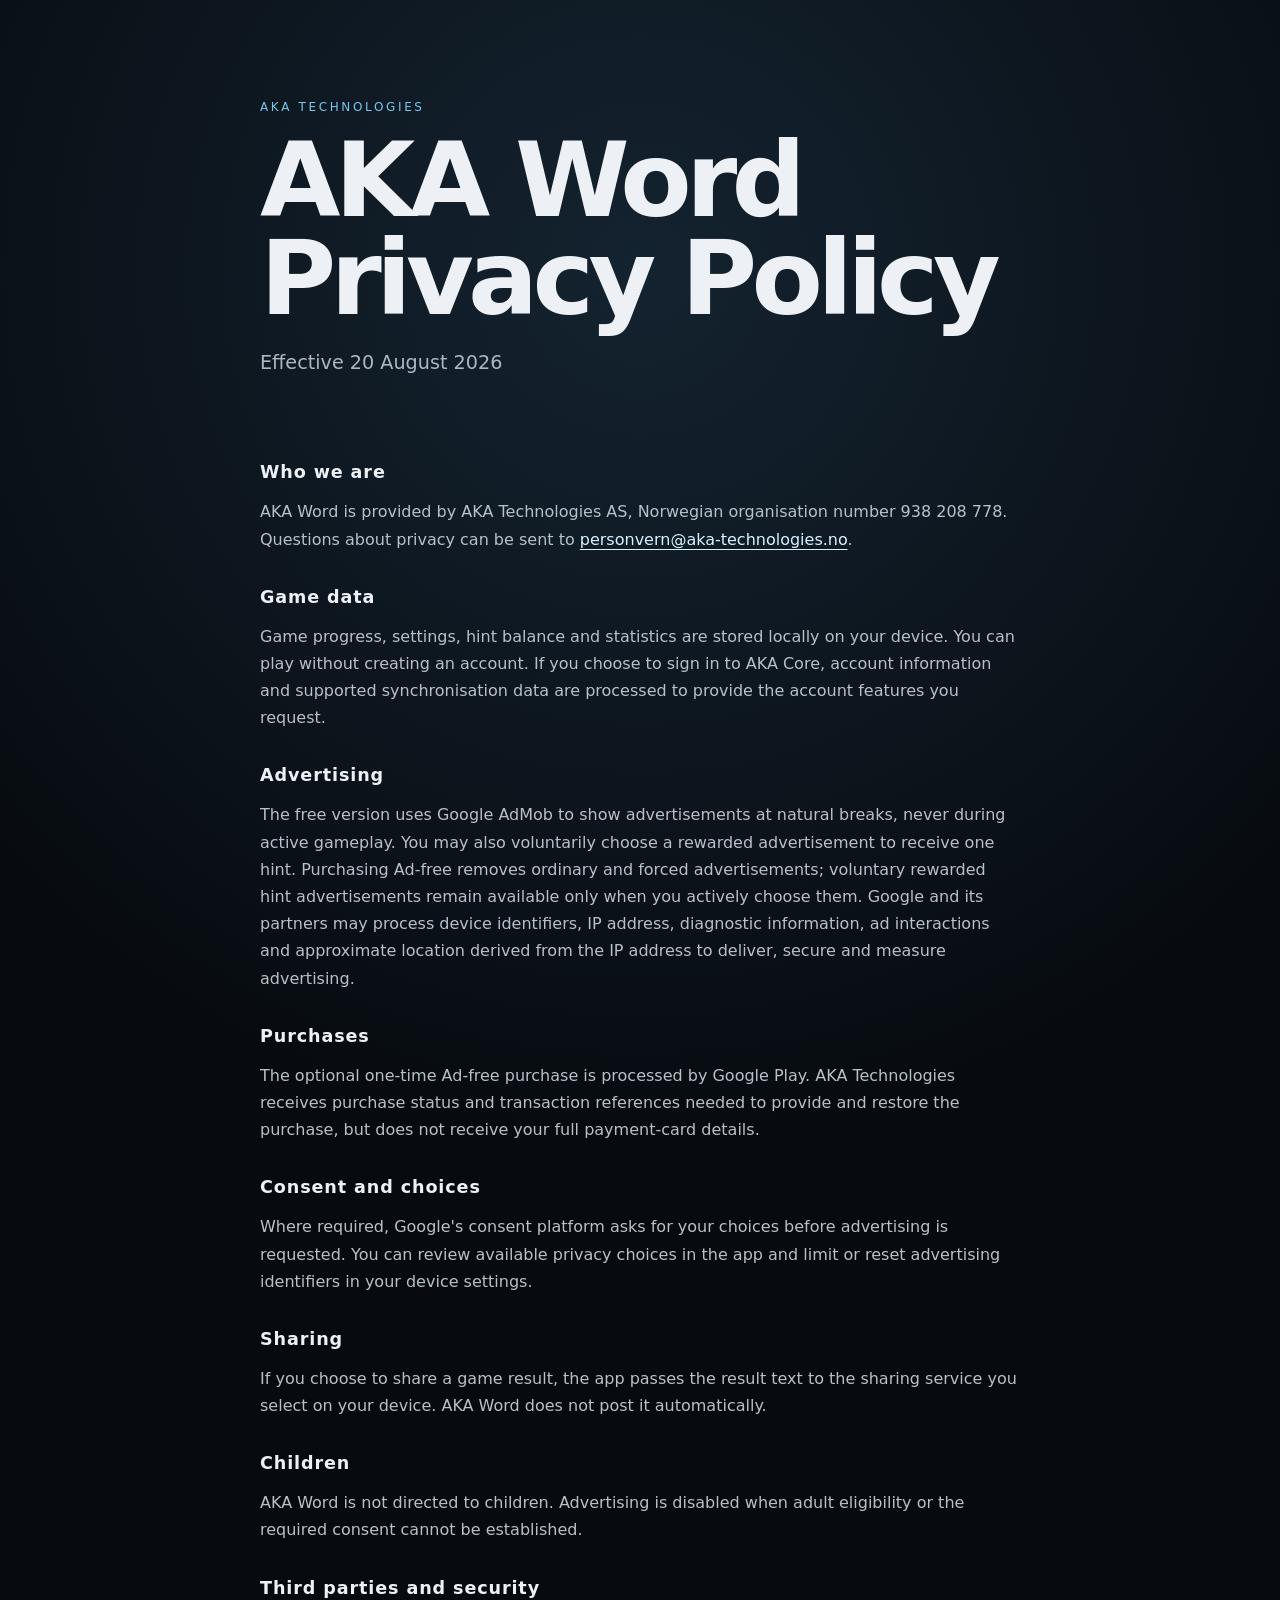
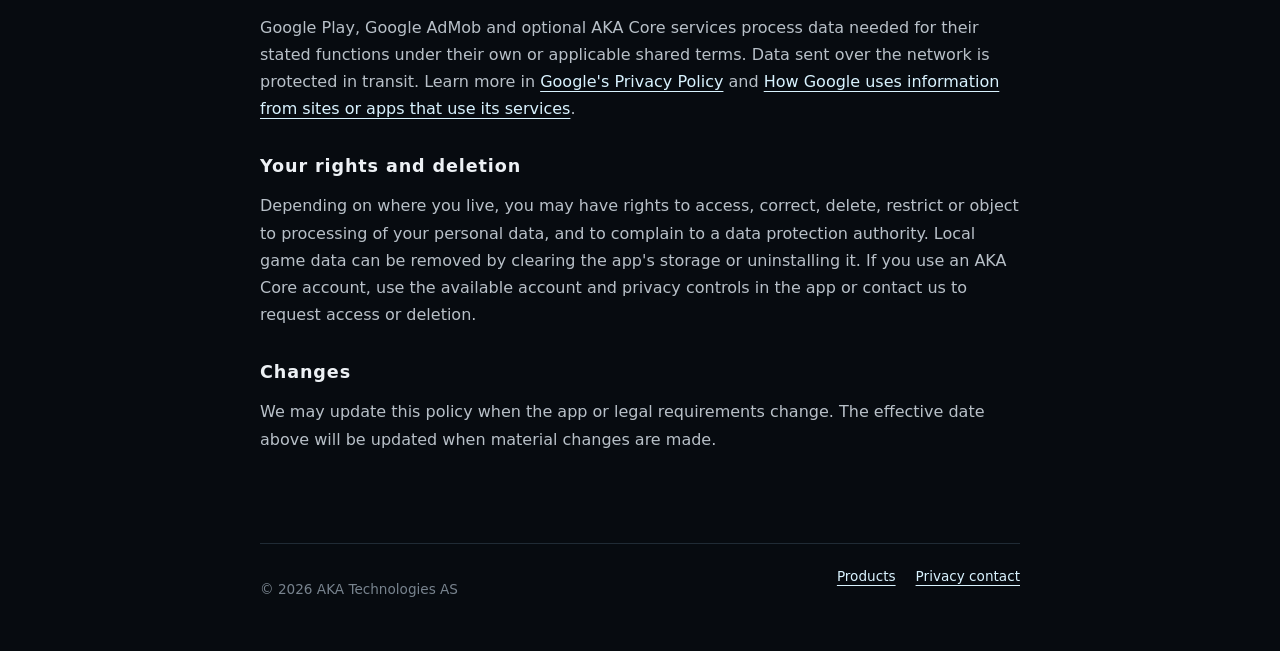
==== aka-word-privacy.html @ c5a12c34 "Add AKA Word privacy policy" ====
<!doctype html>
<html lang="en">
<head>
  <meta charset="utf-8">
  <meta name="viewport" content="width=device-width, initial-scale=1">
  <meta name="description" content="Privacy policy for AKA Word by AKA Technologies AS.">
  <title>AKA Word Privacy Policy</title>
  <link rel="stylesheet" href="styles.css">
</head>
<body>
  <main>
    <p class="eyebrow">AKA TECHNOLOGIES</p>
    <h1>AKA Word<br>Privacy Policy</h1>
    <p class="lead">Effective 20 August 2026</p>
    <section class="policy">
      <h2>Who we are</h2>
      <p>AKA Word is provided by AKA Technologies AS, Norwegian organisation number 938 208 778. Questions about privacy can be sent to <a href="mailto:personvern@aka-technologies.no">personvern@aka-technologies.no</a>.</p>
      <h2>Game data</h2>
      <p>Game progress, settings, hint balance and statistics are stored locally on your device. You can play without creating an account. If you choose to sign in to AKA Core, account information and supported synchronisation data are processed to provide the account features you request.</p>
      <h2>Advertising</h2>
      <p>The free version uses Google AdMob to show advertisements at natural breaks, never during active gameplay. You may also voluntarily choose a rewarded advertisement to receive one hint. Purchasing Ad-free removes ordinary and forced advertisements; voluntary rewarded hint advertisements remain available only when you actively choose them. Google and its partners may process device identifiers, IP address, diagnostic information, ad interactions and approximate location derived from the IP address to deliver, secure and measure advertising.</p>
      <h2>Purchases</h2>
      <p>The optional one-time Ad-free purchase is processed by Google Play. AKA Technologies receives purchase status and transaction references needed to provide and restore the purchase, but does not receive your full payment-card details.</p>
      <h2>Consent and choices</h2>
      <p>Where required, Google's consent platform asks for your choices before advertising is requested. You can review available privacy choices in the app and limit or reset advertising identifiers in your device settings.</p>
      <h2>Sharing</h2>
      <p>If you choose to share a game result, the app passes the result text to the sharing service you select on your device. AKA Word does not post it automatically.</p>
      <h2>Children</h2>
      <p>AKA Word is not directed to children. Advertising is disabled when adult eligibility or the required consent cannot be established.</p>
      <h2>Third parties and security</h2>
      <p>Google Play, Google AdMob and optional AKA Core services process data needed for their stated functions under their own or applicable shared terms. Data sent over the network is protected in transit. Learn more in <a href="https://policies.google.com/privacy">Google's Privacy Policy</a> and <a href="https://policies.google.com/technologies/partner-sites">How Google uses information from sites or apps that use its services</a>.</p>
      <h2>Your rights and deletion</h2>
      <p>Depending on where you live, you may have rights to access, correct, delete, restrict or object to processing of your personal data, and to complain to a data protection authority. Local game data can be removed by clearing the app's storage or uninstalling it. If you use an AKA Core account, use the available account and privacy controls in the app or contact us to request access or deletion.</p>
      <h2>Changes</h2>
      <p>We may update this policy when the app or legal requirements change. The effective date above will be updated when material changes are made.</p>
    </section>
    <footer><p>© 2026 AKA Technologies AS</p><nav aria-label="Navigation"><a href="index.html">Products</a><a href="mailto:personvern@aka-technologies.no">Privacy contact</a></nav></footer>
  </main>
</body>
</html>
---- styles.css ----
:root { color-scheme: dark; font-family: Inter, ui-sans-serif, system-ui, sans-serif; background: #070b10; color: #edf1f5; }
* { box-sizing: border-box; }
body { margin: 0; min-height: 100vh; background: radial-gradient(circle at 50% 12%, #142330 0, #070b10 42%); }
main { width: min(760px, calc(100% - 40px)); margin: 0 auto; padding: 88px 0 40px; }
.eyebrow, .tag, .status { color: #79c7e8; font-size: .75rem; letter-spacing: .22em; text-transform: uppercase; }
h1 { margin: 18px 0; font-size: clamp(3rem, 10vw, 6.5rem); line-height: .94; letter-spacing: -.055em; }
.lead { max-width: 580px; color: #aeb7c1; font-size: 1.2rem; line-height: 1.65; }
section { margin-top: 84px; }
h2 { margin-top: 34px; font-size: 1.1rem; letter-spacing: .05em; }
article { margin-top: 20px; padding: 28px; border: 1px solid #243340; border-radius: 20px; background: rgba(17, 25, 33, .74); }
article h3 { margin: 12px 0 8px; font-size: 2rem; }
article p, .policy p { color: #b8c0c8; line-height: 1.7; }
a { color: #d9f3ff; text-underline-offset: 4px; }
footer { display: flex; justify-content: space-between; gap: 24px; margin-top: 90px; padding-top: 24px; border-top: 1px solid #202b35; color: #78838e; font-size: .85rem; }
nav { display: flex; gap: 20px; }
@media (max-width: 520px) { main { padding-top: 56px; } footer { flex-direction: column; } }
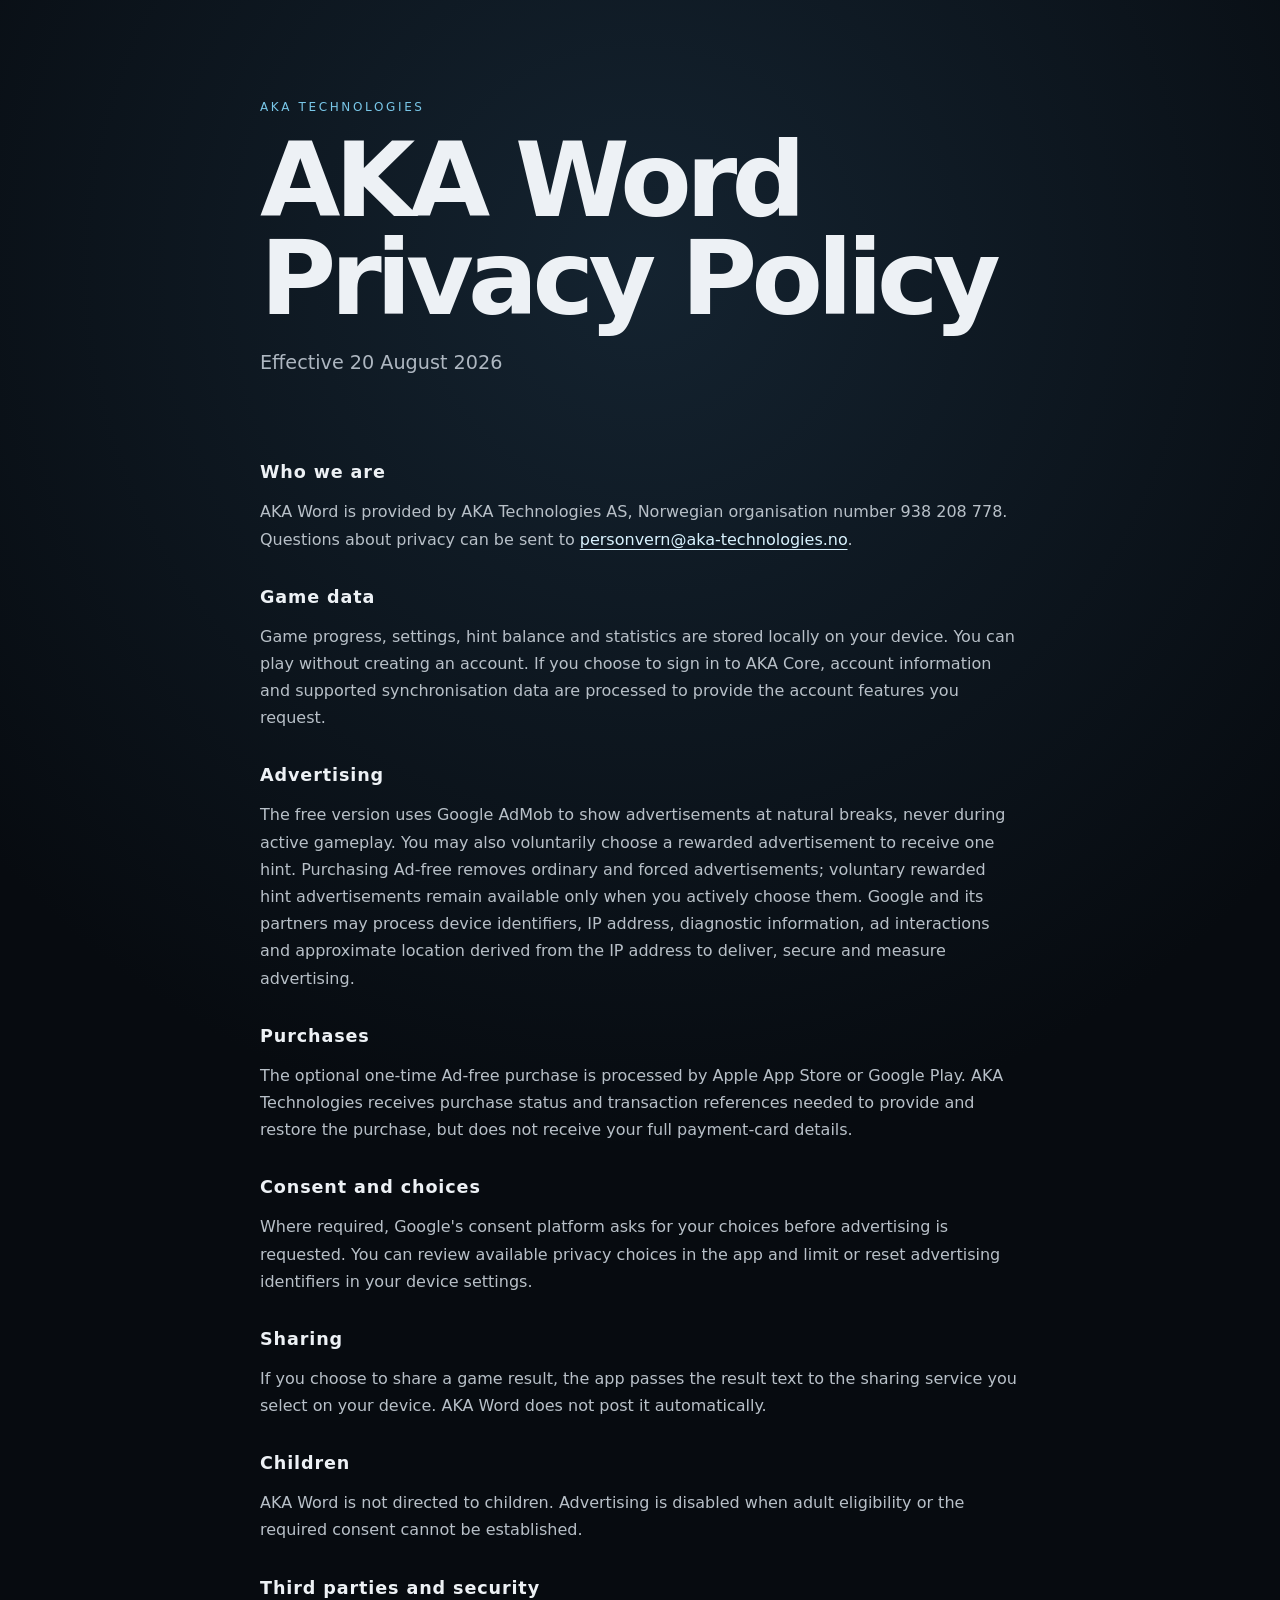
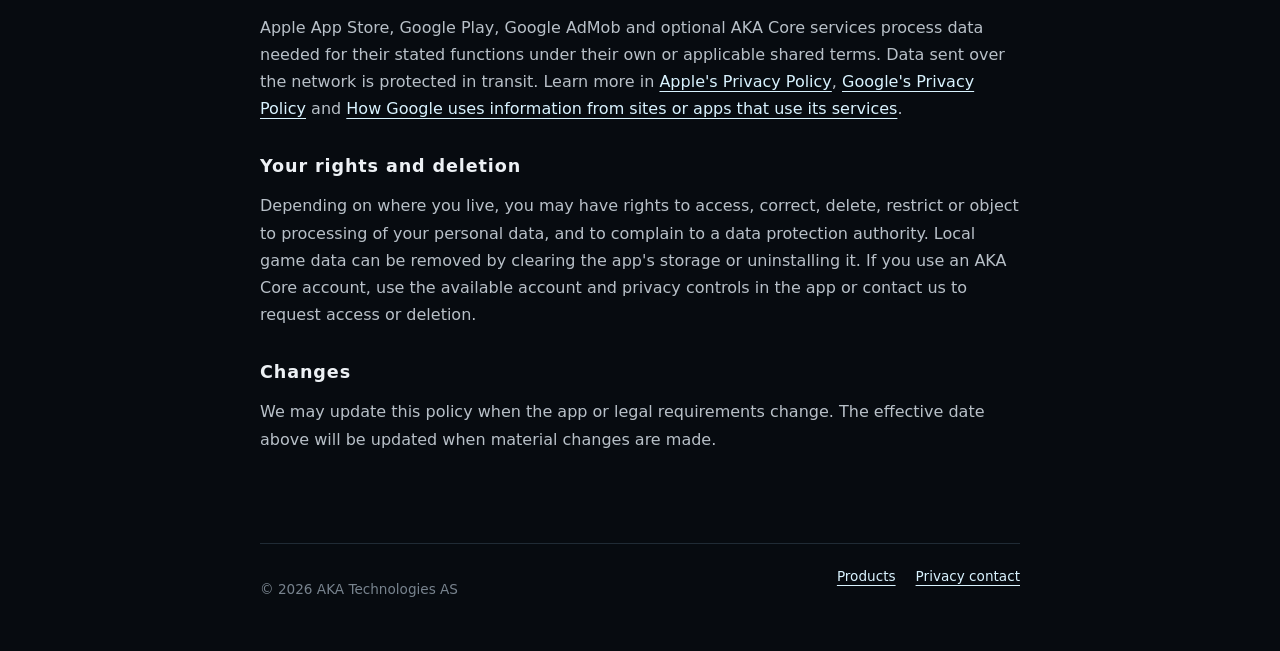
==== commit 39b37ecb: "Add AKA Word product and iOS privacy details" ====
--- a/aka-word-privacy.html
+++ b/aka-word-privacy.html
@@ -20,7 +20,7 @@
       <h2>Advertising</h2>
       <p>The free version uses Google AdMob to show advertisements at natural breaks, never during active gameplay. You may also voluntarily choose a rewarded advertisement to receive one hint. Purchasing Ad-free removes ordinary and forced advertisements; voluntary rewarded hint advertisements remain available only when you actively choose them. Google and its partners may process device identifiers, IP address, diagnostic information, ad interactions and approximate location derived from the IP address to deliver, secure and measure advertising.</p>
       <h2>Purchases</h2>
-      <p>The optional one-time Ad-free purchase is processed by Google Play. AKA Technologies receives purchase status and transaction references needed to provide and restore the purchase, but does not receive your full payment-card details.</p>
+      <p>The optional one-time Ad-free purchase is processed by Apple App Store or Google Play. AKA Technologies receives purchase status and transaction references needed to provide and restore the purchase, but does not receive your full payment-card details.</p>
       <h2>Consent and choices</h2>
       <p>Where required, Google's consent platform asks for your choices before advertising is requested. You can review available privacy choices in the app and limit or reset advertising identifiers in your device settings.</p>
       <h2>Sharing</h2>
@@ -28,7 +28,7 @@
       <h2>Children</h2>
       <p>AKA Word is not directed to children. Advertising is disabled when adult eligibility or the required consent cannot be established.</p>
       <h2>Third parties and security</h2>
-      <p>Google Play, Google AdMob and optional AKA Core services process data needed for their stated functions under their own or applicable shared terms. Data sent over the network is protected in transit. Learn more in <a href="https://policies.google.com/privacy">Google's Privacy Policy</a> and <a href="https://policies.google.com/technologies/partner-sites">How Google uses information from sites or apps that use its services</a>.</p>
+      <p>Apple App Store, Google Play, Google AdMob and optional AKA Core services process data needed for their stated functions under their own or applicable shared terms. Data sent over the network is protected in transit. Learn more in <a href="https://www.apple.com/legal/privacy/">Apple's Privacy Policy</a>, <a href="https://policies.google.com/privacy">Google's Privacy Policy</a> and <a href="https://policies.google.com/technologies/partner-sites">How Google uses information from sites or apps that use its services</a>.</p>
       <h2>Your rights and deletion</h2>
       <p>Depending on where you live, you may have rights to access, correct, delete, restrict or object to processing of your personal data, and to complain to a data protection authority. Local game data can be removed by clearing the app's storage or uninstalling it. If you use an AKA Core account, use the available account and privacy controls in the app or contact us to request access or deletion.</p>
       <h2>Changes</h2>
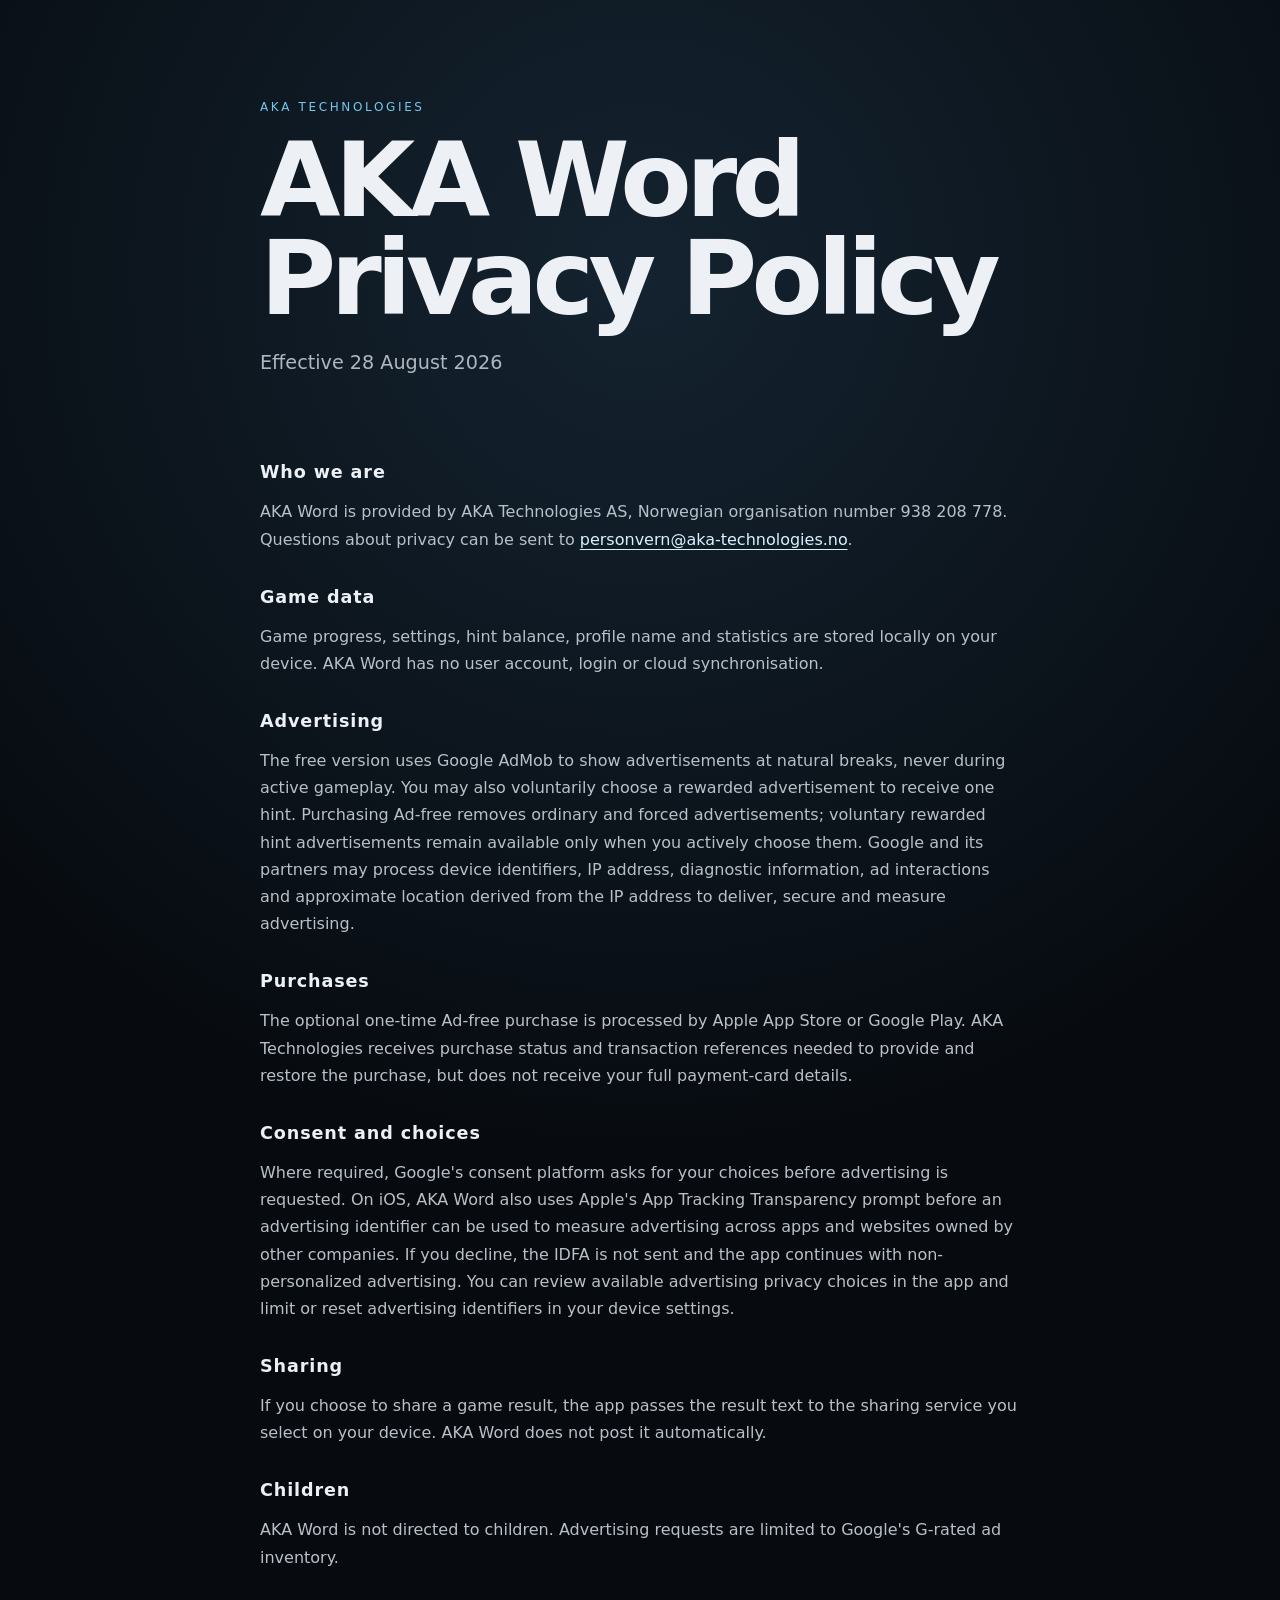
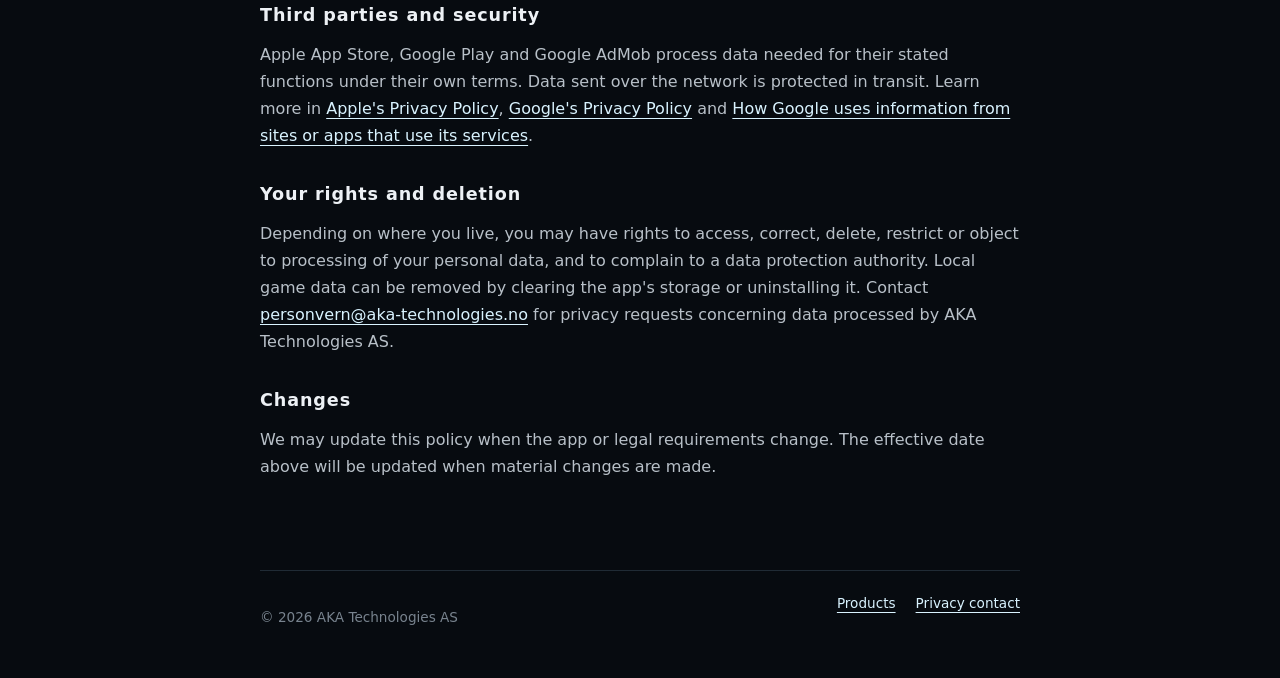
==== commit e039051b: "Oppdater personvern for AKA Word" ====
--- a/aka-word-privacy.html
+++ b/aka-word-privacy.html
@@ -11,26 +11,26 @@
   <main>
     <p class="eyebrow">AKA TECHNOLOGIES</p>
     <h1>AKA Word<br>Privacy Policy</h1>
-    <p class="lead">Effective 20 August 2026</p>
+    <p class="lead">Effective 28 August 2026</p>
     <section class="policy">
       <h2>Who we are</h2>
       <p>AKA Word is provided by AKA Technologies AS, Norwegian organisation number 938 208 778. Questions about privacy can be sent to <a href="mailto:personvern@aka-technologies.no">personvern@aka-technologies.no</a>.</p>
       <h2>Game data</h2>
-      <p>Game progress, settings, hint balance and statistics are stored locally on your device. You can play without creating an account. If you choose to sign in to AKA Core, account information and supported synchronisation data are processed to provide the account features you request.</p>
+      <p>Game progress, settings, hint balance, profile name and statistics are stored locally on your device. AKA Word has no user account, login or cloud synchronisation.</p>
       <h2>Advertising</h2>
       <p>The free version uses Google AdMob to show advertisements at natural breaks, never during active gameplay. You may also voluntarily choose a rewarded advertisement to receive one hint. Purchasing Ad-free removes ordinary and forced advertisements; voluntary rewarded hint advertisements remain available only when you actively choose them. Google and its partners may process device identifiers, IP address, diagnostic information, ad interactions and approximate location derived from the IP address to deliver, secure and measure advertising.</p>
       <h2>Purchases</h2>
       <p>The optional one-time Ad-free purchase is processed by Apple App Store or Google Play. AKA Technologies receives purchase status and transaction references needed to provide and restore the purchase, but does not receive your full payment-card details.</p>
       <h2>Consent and choices</h2>
-      <p>Where required, Google's consent platform asks for your choices before advertising is requested. You can review available privacy choices in the app and limit or reset advertising identifiers in your device settings.</p>
+      <p>Where required, Google's consent platform asks for your choices before advertising is requested. On iOS, AKA Word also uses Apple's App Tracking Transparency prompt before an advertising identifier can be used to measure advertising across apps and websites owned by other companies. If you decline, the IDFA is not sent and the app continues with non-personalized advertising. You can review available advertising privacy choices in the app and limit or reset advertising identifiers in your device settings.</p>
       <h2>Sharing</h2>
       <p>If you choose to share a game result, the app passes the result text to the sharing service you select on your device. AKA Word does not post it automatically.</p>
       <h2>Children</h2>
-      <p>AKA Word is not directed to children. Advertising is disabled when adult eligibility or the required consent cannot be established.</p>
+      <p>AKA Word is not directed to children. Advertising requests are limited to Google's G-rated ad inventory.</p>
       <h2>Third parties and security</h2>
-      <p>Apple App Store, Google Play, Google AdMob and optional AKA Core services process data needed for their stated functions under their own or applicable shared terms. Data sent over the network is protected in transit. Learn more in <a href="https://www.apple.com/legal/privacy/">Apple's Privacy Policy</a>, <a href="https://policies.google.com/privacy">Google's Privacy Policy</a> and <a href="https://policies.google.com/technologies/partner-sites">How Google uses information from sites or apps that use its services</a>.</p>
+      <p>Apple App Store, Google Play and Google AdMob process data needed for their stated functions under their own terms. Data sent over the network is protected in transit. Learn more in <a href="https://www.apple.com/legal/privacy/">Apple's Privacy Policy</a>, <a href="https://policies.google.com/privacy">Google's Privacy Policy</a> and <a href="https://policies.google.com/technologies/partner-sites">How Google uses information from sites or apps that use its services</a>.</p>
       <h2>Your rights and deletion</h2>
-      <p>Depending on where you live, you may have rights to access, correct, delete, restrict or object to processing of your personal data, and to complain to a data protection authority. Local game data can be removed by clearing the app's storage or uninstalling it. If you use an AKA Core account, use the available account and privacy controls in the app or contact us to request access or deletion.</p>
+      <p>Depending on where you live, you may have rights to access, correct, delete, restrict or object to processing of your personal data, and to complain to a data protection authority. Local game data can be removed by clearing the app's storage or uninstalling it. Contact <a href="mailto:personvern@aka-technologies.no">personvern@aka-technologies.no</a> for privacy requests concerning data processed by AKA Technologies AS.</p>
       <h2>Changes</h2>
       <p>We may update this policy when the app or legal requirements change. The effective date above will be updated when material changes are made.</p>
     </section>
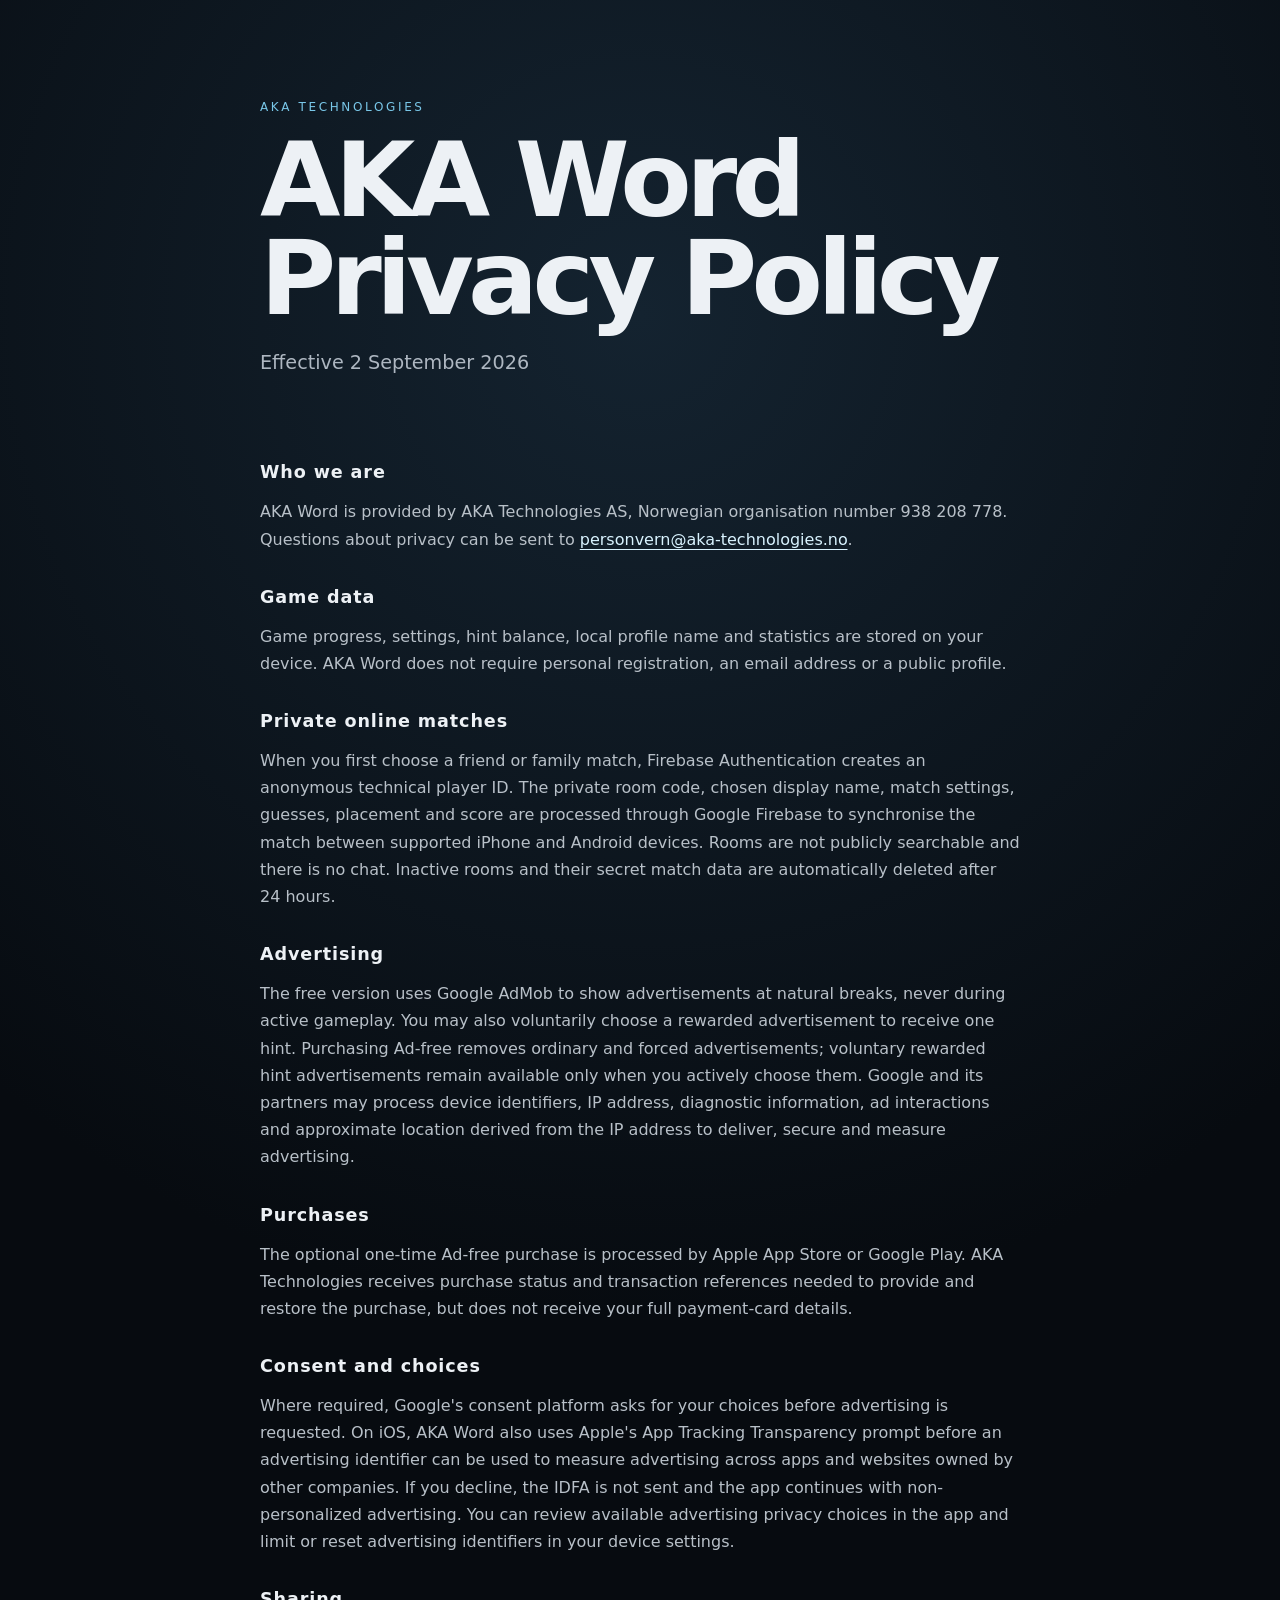
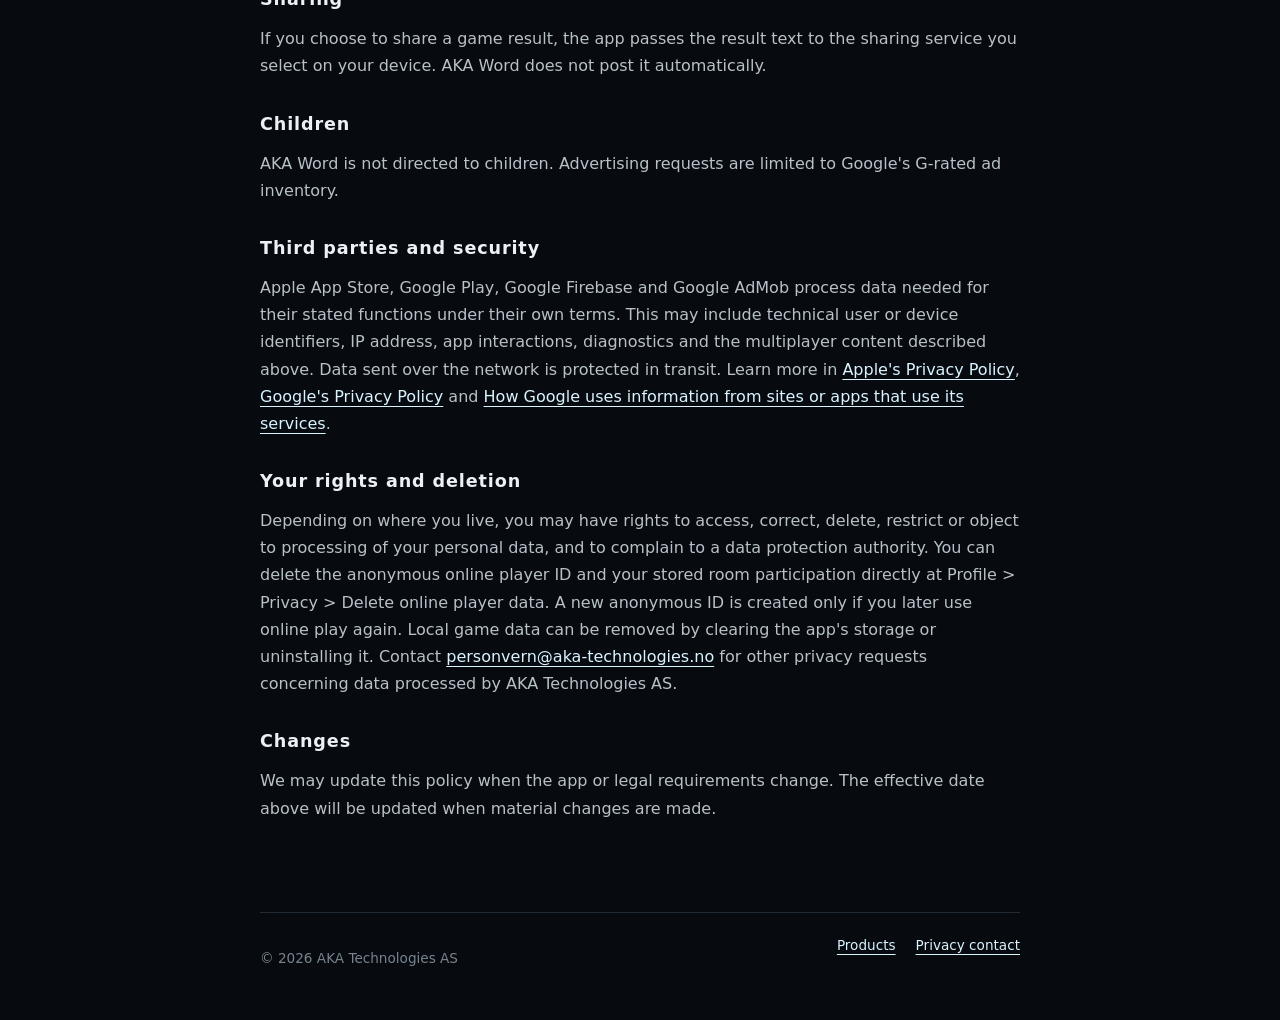
==== commit cbb34489: "Update AKA Word privacy policy for multiplayer" ====
--- a/aka-word-privacy.html
+++ b/aka-word-privacy.html
@@ -11,12 +11,14 @@
   <main>
     <p class="eyebrow">AKA TECHNOLOGIES</p>
     <h1>AKA Word<br>Privacy Policy</h1>
-    <p class="lead">Effective 28 August 2026</p>
+    <p class="lead">Effective 2 September 2026</p>
     <section class="policy">
       <h2>Who we are</h2>
       <p>AKA Word is provided by AKA Technologies AS, Norwegian organisation number 938 208 778. Questions about privacy can be sent to <a href="mailto:personvern@aka-technologies.no">personvern@aka-technologies.no</a>.</p>
       <h2>Game data</h2>
-      <p>Game progress, settings, hint balance, profile name and statistics are stored locally on your device. AKA Word has no user account, login or cloud synchronisation.</p>
+      <p>Game progress, settings, hint balance, local profile name and statistics are stored on your device. AKA Word does not require personal registration, an email address or a public profile.</p>
+      <h2>Private online matches</h2>
+      <p>When you first choose a friend or family match, Firebase Authentication creates an anonymous technical player ID. The private room code, chosen display name, match settings, guesses, placement and score are processed through Google Firebase to synchronise the match between supported iPhone and Android devices. Rooms are not publicly searchable and there is no chat. Inactive rooms and their secret match data are automatically deleted after 24 hours.</p>
       <h2>Advertising</h2>
       <p>The free version uses Google AdMob to show advertisements at natural breaks, never during active gameplay. You may also voluntarily choose a rewarded advertisement to receive one hint. Purchasing Ad-free removes ordinary and forced advertisements; voluntary rewarded hint advertisements remain available only when you actively choose them. Google and its partners may process device identifiers, IP address, diagnostic information, ad interactions and approximate location derived from the IP address to deliver, secure and measure advertising.</p>
       <h2>Purchases</h2>
@@ -28,9 +30,9 @@
       <h2>Children</h2>
       <p>AKA Word is not directed to children. Advertising requests are limited to Google's G-rated ad inventory.</p>
       <h2>Third parties and security</h2>
-      <p>Apple App Store, Google Play and Google AdMob process data needed for their stated functions under their own terms. Data sent over the network is protected in transit. Learn more in <a href="https://www.apple.com/legal/privacy/">Apple's Privacy Policy</a>, <a href="https://policies.google.com/privacy">Google's Privacy Policy</a> and <a href="https://policies.google.com/technologies/partner-sites">How Google uses information from sites or apps that use its services</a>.</p>
+      <p>Apple App Store, Google Play, Google Firebase and Google AdMob process data needed for their stated functions under their own terms. This may include technical user or device identifiers, IP address, app interactions, diagnostics and the multiplayer content described above. Data sent over the network is protected in transit. Learn more in <a href="https://www.apple.com/legal/privacy/">Apple's Privacy Policy</a>, <a href="https://policies.google.com/privacy">Google's Privacy Policy</a> and <a href="https://policies.google.com/technologies/partner-sites">How Google uses information from sites or apps that use its services</a>.</p>
       <h2>Your rights and deletion</h2>
-      <p>Depending on where you live, you may have rights to access, correct, delete, restrict or object to processing of your personal data, and to complain to a data protection authority. Local game data can be removed by clearing the app's storage or uninstalling it. Contact <a href="mailto:personvern@aka-technologies.no">personvern@aka-technologies.no</a> for privacy requests concerning data processed by AKA Technologies AS.</p>
+      <p>Depending on where you live, you may have rights to access, correct, delete, restrict or object to processing of your personal data, and to complain to a data protection authority. You can delete the anonymous online player ID and your stored room participation directly at Profile &gt; Privacy &gt; Delete online player data. A new anonymous ID is created only if you later use online play again. Local game data can be removed by clearing the app's storage or uninstalling it. Contact <a href="mailto:personvern@aka-technologies.no">personvern@aka-technologies.no</a> for other privacy requests concerning data processed by AKA Technologies AS.</p>
       <h2>Changes</h2>
       <p>We may update this policy when the app or legal requirements change. The effective date above will be updated when material changes are made.</p>
     </section>
